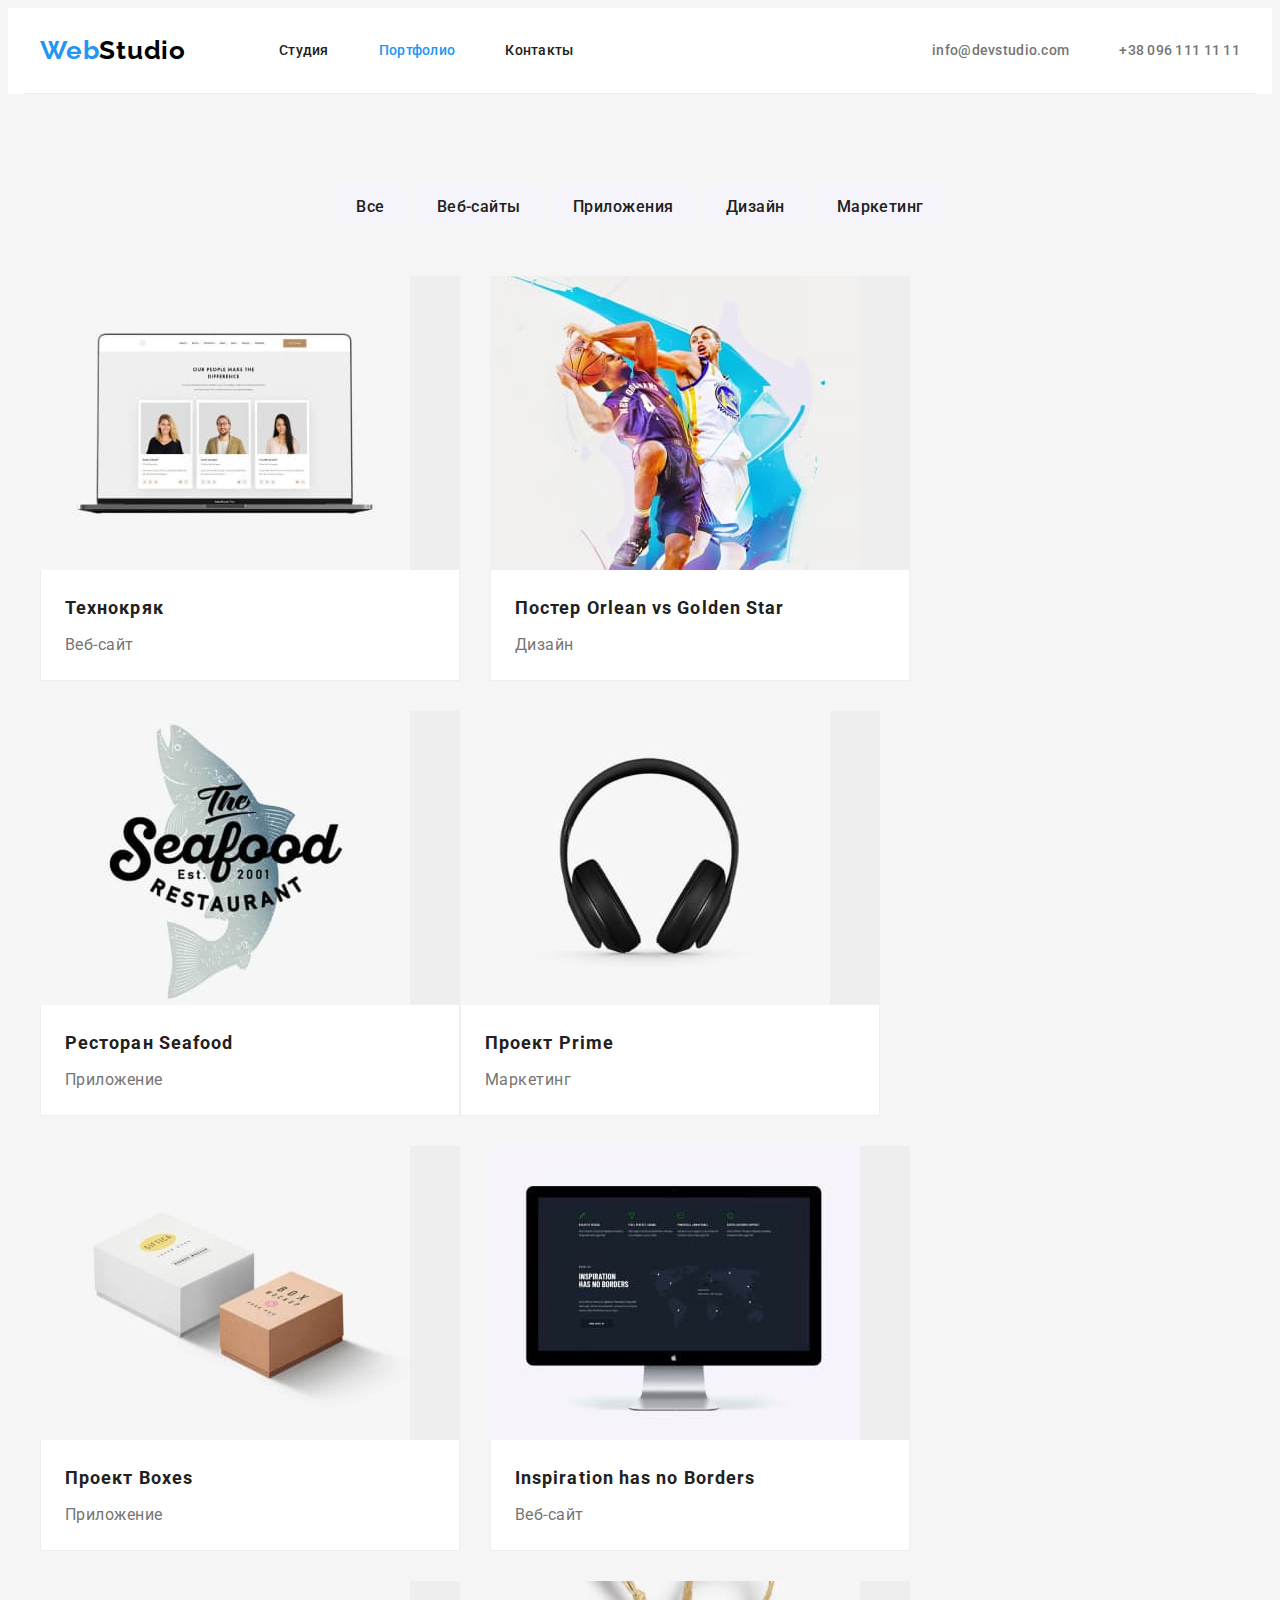
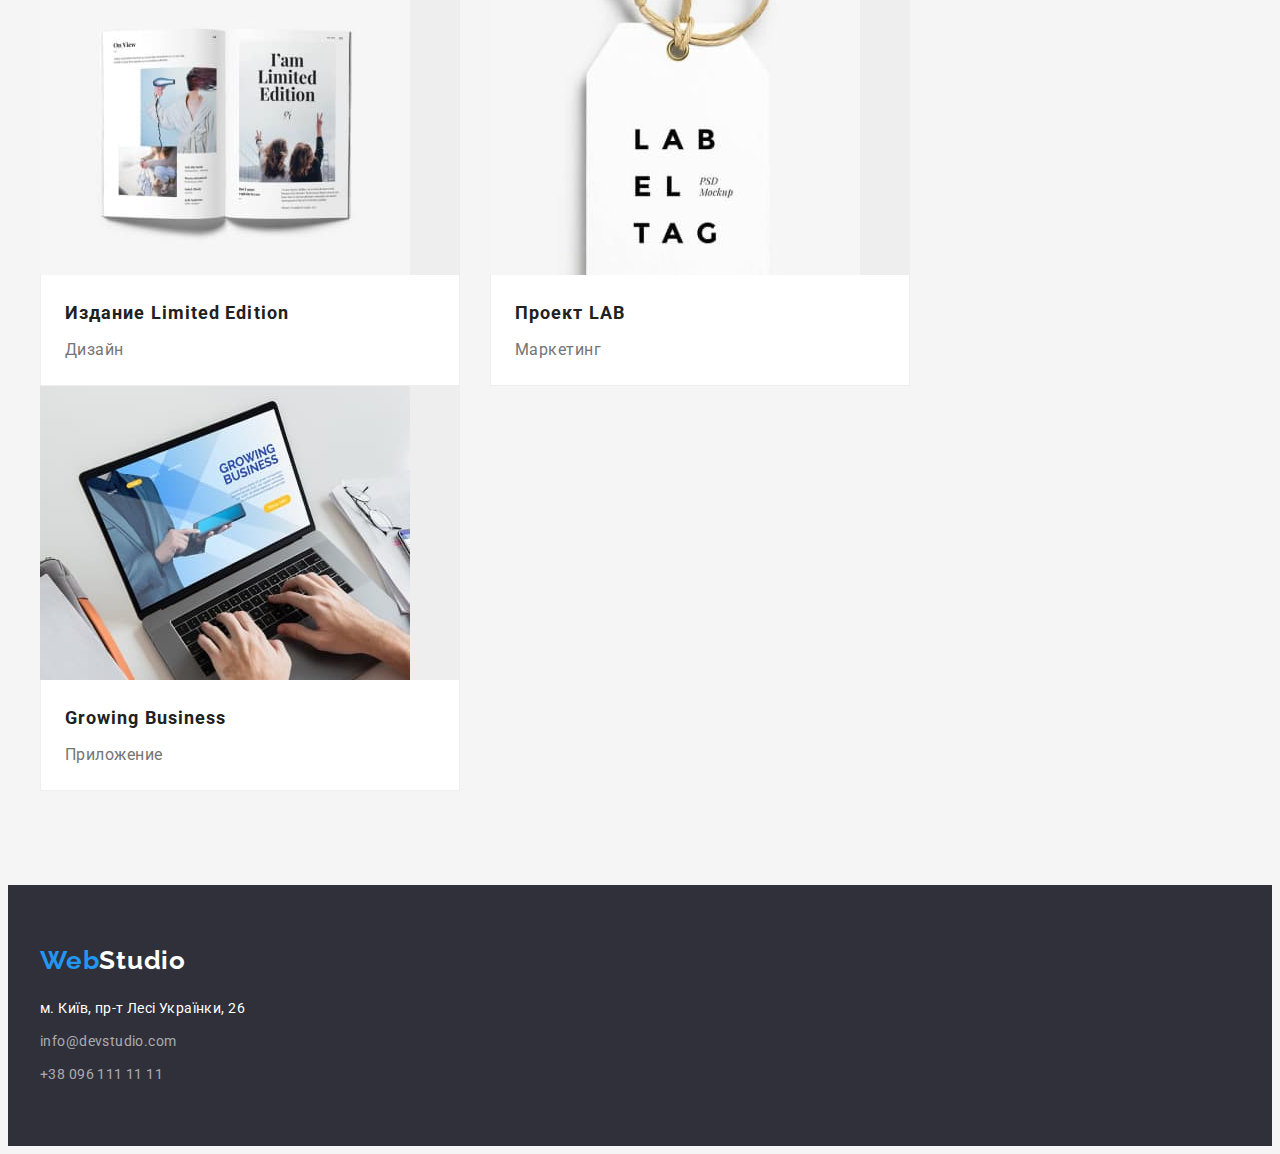
==== portfolio.html @ a26ce5ed "Додане позиціонування і геометрія" ====
<!DOCTYPE html>
<html lang="ru">
  <head>
    <meta charset="UTF-8" />
    <meta http-equiv="X-UA-Compatible" content="IE=edge" />
    <meta name="viewport" content="width=device-width, initial-scale=1.0" />
    <title>Портфолио</title>
    <link
      href="https://fonts.googleapis.com/css2?family=Raleway:wght@700&family=Roboto:wght@400;500;700;900&display=swap"
      rel="stylesheet"
    />
    <link rel="stylesheet" href="https://cdnjs.cloudflare.com/ajax/libs/modern-normalize/1.1.0/modern-normalize.min.css"
      integrity="sha512-wpPYUAdjBVSE4KJnH1VR1HeZfpl1ub8YT/NKx4PuQ5NmX2tKuGu6U/JRp5y+Y8XG2tV+wKQpNHVUX03MfMFn9Q=="
      crossorigin="anonymous" referrerpolicy="no-referrer" />
    <link rel="stylesheet" href="./css/styles.css" />
  </head>

  <body class="body">
    <header class="navigation">
      <div class="container main-nav">
        <a href="./index.html" class="logo">
          <span class="logo-web">Web</span><span class="logo-studio">Studio</span>
        </a>
        <ul class="site-nav list">
          <li class="item"><a href="./index.html" class="link">Студия</a></li>
          <li class="item"><a href="" class="link current">Портфолио</a></li>
          <li class="item"><a href="" class="link">Контакты</a></li>
        </ul>
        <ul class="list auth-nav">
          <li class="item">
            <a href="mailto:info@devstudio.com" class="link mailto">
              info@devstudio.com
            </a>
          </li>
          <li class="item">
            <a href="tel:+380961111111" class="link tel"> +38 096 111 11 11</a>
          </li>
        </ul>
      </div>
    </header>
    <main>
    <section class="section">
      <div class="container portfolio">
        <h1 hidden>Наше портфолио</h1>
        <ul class="list nomenclature">
          <li class="nomenclature-item">
            <button type="button" class="button-portfolio">Все</button>
          </li>
          <li class="nomenclature-item">
            <button type="button" class="button-portfolio">Веб-сайты</button>
          </li>
          <li class="nomenclature-item">
            <button type="button" class="button-portfolio">Приложения</button>
          </li>
          <li class="nomenclature-item"><button type="button" class="button-portfolio">Дизайн</button></li>
          <li class="nomenclature-item">
            <button type="button" class="button-portfolio">Маркетинг</button>
          </li>
        </ul>
        
        <ul class="list catalogue">
          <li class="catalogue-item ">
            <a href="" class="catalogue-link">
              <img src="./images/websitetechnokryak.jpg" alt="Веб-сайт Технокряк" width="370" height="294" />
              <div class="by-line">
                <h2 class="catalogue-title">Технокряк</h2>
                <p> Веб-сайт</p>
              </div>
            </a>
          </li>
          <li class="catalogue-item">
            <a href="" class="catalogue-link">
              <img src="./images/designposter.jpg" alt="Дизайн постер Нью Орлеан" width="370" height="294" />
              <div class="by-line">
                <h2 class="catalogue-title">
                  Постер <span lang="en">Orlean vs Golden Star </span>
                </h2>
                <p>Дизайн</p>
              </div>
            </a>
          </li>
          <li class="catalogue-item">
            <a href="" class="catalogue-link">
              <img src="./images/appseafood.jpg" alt="Приложение морской ресторан" width="370" height="294" />
              <div class="by-line">
                <h2 class="catalogue-title">
                  Ресторан <span lang="en"> Seafood </span>
                </h2>
                <p>Приложение</p>
              </div>
            </a>
          </li>
          <li class="catalogue-item">
            <a href="" class="catalogue-link">
              <img src="./images/marketingprime.jpg" alt="Маркетинг проект Прайм" width="370" height="294" />
              <div class="by-line">
                <h2 class="catalogue-title">Проект <span lang="en">Prime </span></h2>
                <p>Маркетинг</p>
              </div>
            </a>
          </li>
          <li class="catalogue-item">
            <a href="" class="catalogue-link">
              <img src="./images/appboxes.jpg" alt="Приложение проект боксы" width="370" height="294" />
              <div class="by-line">
                <h2 class="catalogue-title">Проект <span lang="en"> Boxes </span></h2>
                <p>Приложение</p>
              </div>
            </a>
          </li>
          <li class="catalogue-item">
            <a href="" class="catalogue-link">
              <img src="./images/websiteinspiration.jpg" alt="Веб-сайт Вдохновение без границ" width="370" height="294" />
              <div class="by-line">
                <h2 class="catalogue-title">
                  <span lang="en"> Inspiration has no Borders </span>
                </h2>
                <p>Веб-сайт</p>
              </div>
            </a>
          </li>
          <li class="catalogue-item">
           <a href="" class="catalogue-link">
            <img src="./images/designlimited.jpg" alt="Дизайн ограниченное издание" width="370" height="294" />
            <div class="by-line">
              <h2 class="catalogue-title">
                Издание <span lang="en"> Limited Edition</span>
              </h2>
              <p>Дизайн</p>
            </div>
           </a>
          </li>
          <li class="catalogue-item">
          <a href="" class="catalogue-link">
              <img src="./images/marketinglab.jpg" alt="Маркетинг проект ЛАБ" width="370" height="294" />
              <div class="by-line">
                <h2 class="catalogue-title">Проект <span lang="en"> LAB </span></h2>
                <p>Маркетинг</p>
              </div>
          </a>
          </li>
          <li class="catalogue-item">
            <a href="" class="catalogue-link">
              <img src="./images/appbusiness.jpg" alt=" Приложение для бизнеса" width="370" height="294" />
              <div class="by-line">
                <h2 class="catalogue-title">
                  <span lang="en"> Growing Business </span>
                </h2>
                <p>Приложение</p>
              </div>
            </a>
          </li>
        </ul>
      </div>
    </section>
    </main>
    <footer class="footer">
    <div class="container">
      <a href="./index.html" class="logo">
        <span class="footerlogo-web">Web</span><span class="footerlogo-studio">Studio</span>
      </a>
      <address>
        <ul class="list address">
          <li class="address-item">
            <a class="add-color-text" href=" https://goo.gl/maps/1C48AsZsahUHrxCw9 " target="_blank"
              rel="noopener noreferrer">
              м. Київ, пр-т Лесі Українки, 26
            </a>
          </li>
          <li class="address-item">
            <a class="add-color-link" href="mailto:info@devstudio.com">
              info@devstudio.com
            </a>
          </li>
          <li class="address-item">
            <a class="add-color-link" href="tel:+380961111111">
              +38 096 111 11 11</a>
          </li>
        </ul>
      </address>
    </div>
    </footer>
  </body>
</html>
---- css/styles.css ----
/* колір вторичного тексту #212121 */
/* колір основного тексту #757575 */
/* кольори лого #2196F3 #000000   */
/* колір акценту #2196F3 */
/* колір фону навігації, тексту героя, адреси г Киев, лого в футері #FFFFFF*/
/* колір фону героя, футера #2F303A */
/* колір фону чем ми занимается  #E5E5E5 */
/* колір фону наша команда та кнопок на портфолио #F5F4FA */
/* колір посилань в футері rgba(255, 255, 255, 0.6); */
/* колір фону каталогу #EEEEEE */
/* колір фону кнопки героя при ховері #188CE8 */
/* колір лінії в хедері #ECECEC */

:root {
	--primary-text-color: #757575;
	--title-text-color: #212121;
	--accent: #2196f3;
	--add-color-logo: #000000;
	--add-color-text: #ffffff;
	--add-color-link: rgba(255, 255, 255, 0.6);
	--background-header-color: #ffffff;
	--background-primary-color: #f5f5f5;
	--background-secondary-color: #f5f4fa;
	--background-hero-footer-color: #2f303a;
	--background-catalogue-color: #eeeeee;
	--add-color-headerline: #ececec;
}

.list {
	list-style: none;
	margin: 0;
	padding: 0;
}

/*body*/
.body {
	color: var(--primary-text-color);
	font-family: Roboto, sans-serif;
	background-color: var(--background-primary-color);
}

/* button */
.button {
	color: var(--add-color-text);
	background-color: var(--accent);
	font-family: inherit;
	font-weight: 700;
	font-size: 16px;
	line-height: 1.88;
	display: inline-block;
	align-items: center;
	text-align: center;
	letter-spacing: 0.06em;
	text-decoration: none;
	text-shadow: 0px 4px 4px rgba(0, 0, 0, 0.25);
	border: none;
	cursor: pointer;

	border-radius: 4px;
	box-shadow: 0px 4px 4px rgba(0, 0, 0, 0.15);
	padding: 10px 32px;
	min-width: 200px;
}

.button:hover,
.button:focus {
	background-color: #188ce8;
}

.container {
	margin-left: auto;
	margin-right: auto;
	width: 1200px;
	padding-left: 15px;
	padding-right: 15px;
	/* outline: tomato solid 2px; */
}

/*navigation */
.navigation {
	background-color: var(--background-header-color);
}

/* main-nav */
.main-nav {
	display: flex;
	align-items: center;
	border: 1px solid var(--background-header-color);
	border-bottom: 1px solid var(--add-color-headerline);

	font-weight: 500;
	font-size: 14px;
	line-height: 1.4;
	letter-spacing: 0.02em;
}

.logo {
	font-family: Raleway, sans-serif;
	font-weight: 700;
	font-size: 26px;
	line-height: 1.19;
	letter-spacing: 0.03em;
	text-decoration: none;

	margin-right: 93px;
	/* outline: tomato solid 2px; */
}

.logo-web {
	color: var(--accent);
}

.logo-studio {
	color: var(--add-color-logo);
}

.site-nav {
	display: flex;
}

.site-nav .item:not(:last-child) {
	margin-right: 50px;
}

.site-nav .link {
	color: var(--title-text-color);
	text-decoration: none;

	display: block;
}

.site-nav .link.current {
	color: var(--accent);
}

/* auth-nav */

.auth-nav {
	display: flex;
	margin-left: auto;
	margin-top: 32px;
	margin-bottom: 32px;
}

.auth-nav .item + .item {
	margin-left: 50px;
}

.mailto {
	color: var(--primary-text-color);
	text-decoration: none;
}

.mailto:hover,
.mailto:focus {
	color: var(--accent);
}

.tel {
	color: var(--primary-text-color);
	text-decoration: none;
}

/* section */
.section {
	padding-top: 94px;
	padding-bottom: 94px;
}

.section-title {
	color: var(--title-text-color);
	font-weight: 700;
	font-size: 36px;
	line-height: 1.17;
	text-align: center;
	letter-spacing: 0.03em;

	margin-top: 0;
	margin-bottom: 50px;
	/* outline: tomato solid 2px; */
}

.section.no-padding {
	padding-top: 0;
	padding-bottom: 0;
}

/* hero */
.hero {
	background-color: var(--background-hero-footer-color);
	color: var(--add-color-text);
	text-align: center;
	margin-bottom: 94px;
}

.hero-title {
	font-weight: 900;
	font-size: 44px;
	line-height: 1.36;
	text-align: center;
	letter-spacing: 0.06em;
	text-transform: uppercase;
	/* outline: tomato solid 2px; */

	margin-top: 0;
	margin-bottom: 30px;
}

/* features */

.features {
	/* outline: tomato solid 2px; */
	margin-top: 0;
	margin-bottom: 94px;
}

.features-list {
	display: flex;
}

.features-list .item {
	width: calc((100%-90px) / 4);
	margin-right: 30px;
}

.features-list .item:nth-child(4n) {
	margin-right: 0;
}

.features p {
	font-size: 14px;
	line-height: 1.71;
	letter-spacing: 0.03em;

	margin-top: 0;
	margin-bottom: 0;
	/* outline: tomato solid 2px; */
}

.features-title {
	color: var(--title-text-color);
	font-weight: 700;
	font-size: 14px;
	line-height: 1.14;
	letter-spacing: 0.03em;
	text-transform: uppercase;

	margin-bottom: 10px;
	margin-top: 0;
	/* outline: tomato solid 2px; */
}

/* work */
.work {
	margin-bottom: 94px;
}

.works-list {
	display: flex;
}

.works-list img {
	display: block;
}

.works-list > .item {
	margin-right: 30px;
}

.works-list > .item:nth-child(3n) {
	margin-right: 0;
}

/* our team */
.our-team {
	background-color: var(--background-secondary-color);
	/* outline: tomato solid 2px; */
}

.manager {
	color: var(--title-text-color);
	font-weight: 500;
	font-size: 16px;
	line-height: 1.19;
	text-align: center;
	letter-spacing: 0.03em;

	margin-top: 0;
	margin-bottom: 10px;
	/* outline: tomato solid 2px; */
}

.our-team p {
	font-size: 16px;
	line-height: 1.19;
	text-align: center;
	letter-spacing: 0.03em;

	margin-top: 0;
	margin-bottom: 0;
	padding-bottom: 30px;
	/* outline: tomato solid 2px; */
}

.team-item {
	background-color: var(--background-header-color);
	margin-right: 30px;

	box-shadow: 0px 1px 3px rgba(0, 0, 0, 0.12), 0px 1px 1px rgba(0, 0, 0, 0.14), 0px 2px 1px rgba(0, 0, 0, 0.2);
	border-radius: 0px 0px 4px 4px;
}

.team-item:nth-child(4n) {
	margin-right: 0;
}

.team-item img {
	margin-bottom: 30px;
	display: block;
	/* outline: tomato solid 2px; */
}

.team {
	display: flex;
}

/* footer */

.footer {
	background-color: var(--background-hero-footer-color);
	padding-top: 60px;
	padding-bottom: 59px;
}

.add-color-text {
	color: var(--add-color-text);
	font-style: normal;
	font-size: 14px;
	line-height: 1.71;
	letter-spacing: 0.03em;
	text-decoration: none;
}

.add-color-text:hover,
.add-color-text:focus {
	color: var(--accent);
}

.add-color-link {
	color: var(--add-color-link);
	font-style: normal;
	font-size: 14px;
	line-height: 1.71;
	letter-spacing: 0.03em;
	text-decoration: none;
}

.address {
	margin-top: 21px;
}

.address-item:not(:last-child) {
	margin-bottom: 9px;
}

.add-color-link:hover,
.add-color-link:focus {
	color: var(--accent);
}

.footerlogo-web {
	color: var(--accent);
}

.footerlogo-studio {
	color: var(--add-color-text);
}

/* portfolio */

/* .portfolio {
  outline: tomato solid 2px;
} */

.button-portfolio {
	color: var(--title-text-color);
	background-color: var(--background-secondary-color);
	font-family: inherit;
	font-weight: 500;
	font-size: 16px;
	line-height: 1.63;
	text-align: center;
	letter-spacing: 0.03em;

	cursor: pointer;
	border-radius: 4px;
	padding: 6px 22px;
	border: none;
}

.button-portfolio:hover,
.button-portfolio:focus {
	color: var(--add-color-text);
	background-color: var(--accent);
}

.nomenclature {
	margin-bottom: 50px;
	display: flex;
	justify-content: center;
}

.nomenclature-item:not(:last-child) {
	margin-right: 8px;
}

.catalogue {
	display: flex;
	flex-wrap: wrap;
}
.catalogue-link {
	text-decoration: none;
}

.catalogue-title {
	color: var(--title-text-color);
	font-weight: 700;
	font-size: 18px;
	line-height: 2;
	letter-spacing: 0.06em;

	margin-top: 0;
	margin-bottom: 4px;
}

.by-line p {
	font-size: 16px;
	line-height: 1.88;
	letter-spacing: 0.03em;
	margin-top: 0;
	margin-bottom: 0;
	color: var(--primary-text-color);
}

.catalogue-item {
	background-color: var(--background-catalogue-color);
	margin-right: 30px;
	margin-bottom: 30px;
	line-height: 1px;
	/* outline: tomato solid 1px; */

	/* width: calc((100%-60px) / 3); */
}

.catalogue-item:nth-child(3n) {
	margin-right: 0;
}

.catalogue-item:nth-last-child(-n + 3) {
	margin-bottom: 0;
}

/* альтернатива для размещения catalogue-item */

/* .catalogue-item:not(:nth-child(3n)) {
  margin-right: 30px;
}

.catalogue-item:not(:nth-last-child(-n + 3)) {
  margin-bottom: 30px;
} */

.by-line {
	width: 370px;
	padding-left: 24px;
	padding-right: 24px;
	padding-top: 20px;
	padding-bottom: 20px;
	background-color: var(--background-header-color);
	border: 1px solid var(--background-catalogue-color);
	/* border: 1px solid tomato; */
	border-top: none;
}

.catalogue-product {
	color: var(--primary-text-color);
	font-size: 16px;
	line-height: 1.88;
	letter-spacing: 0.03em;

	margin-top: 0;
	margin-bottom: 0;
	padding-bottom: 20px;
}

.catalogue-link img {
	display: block;
}
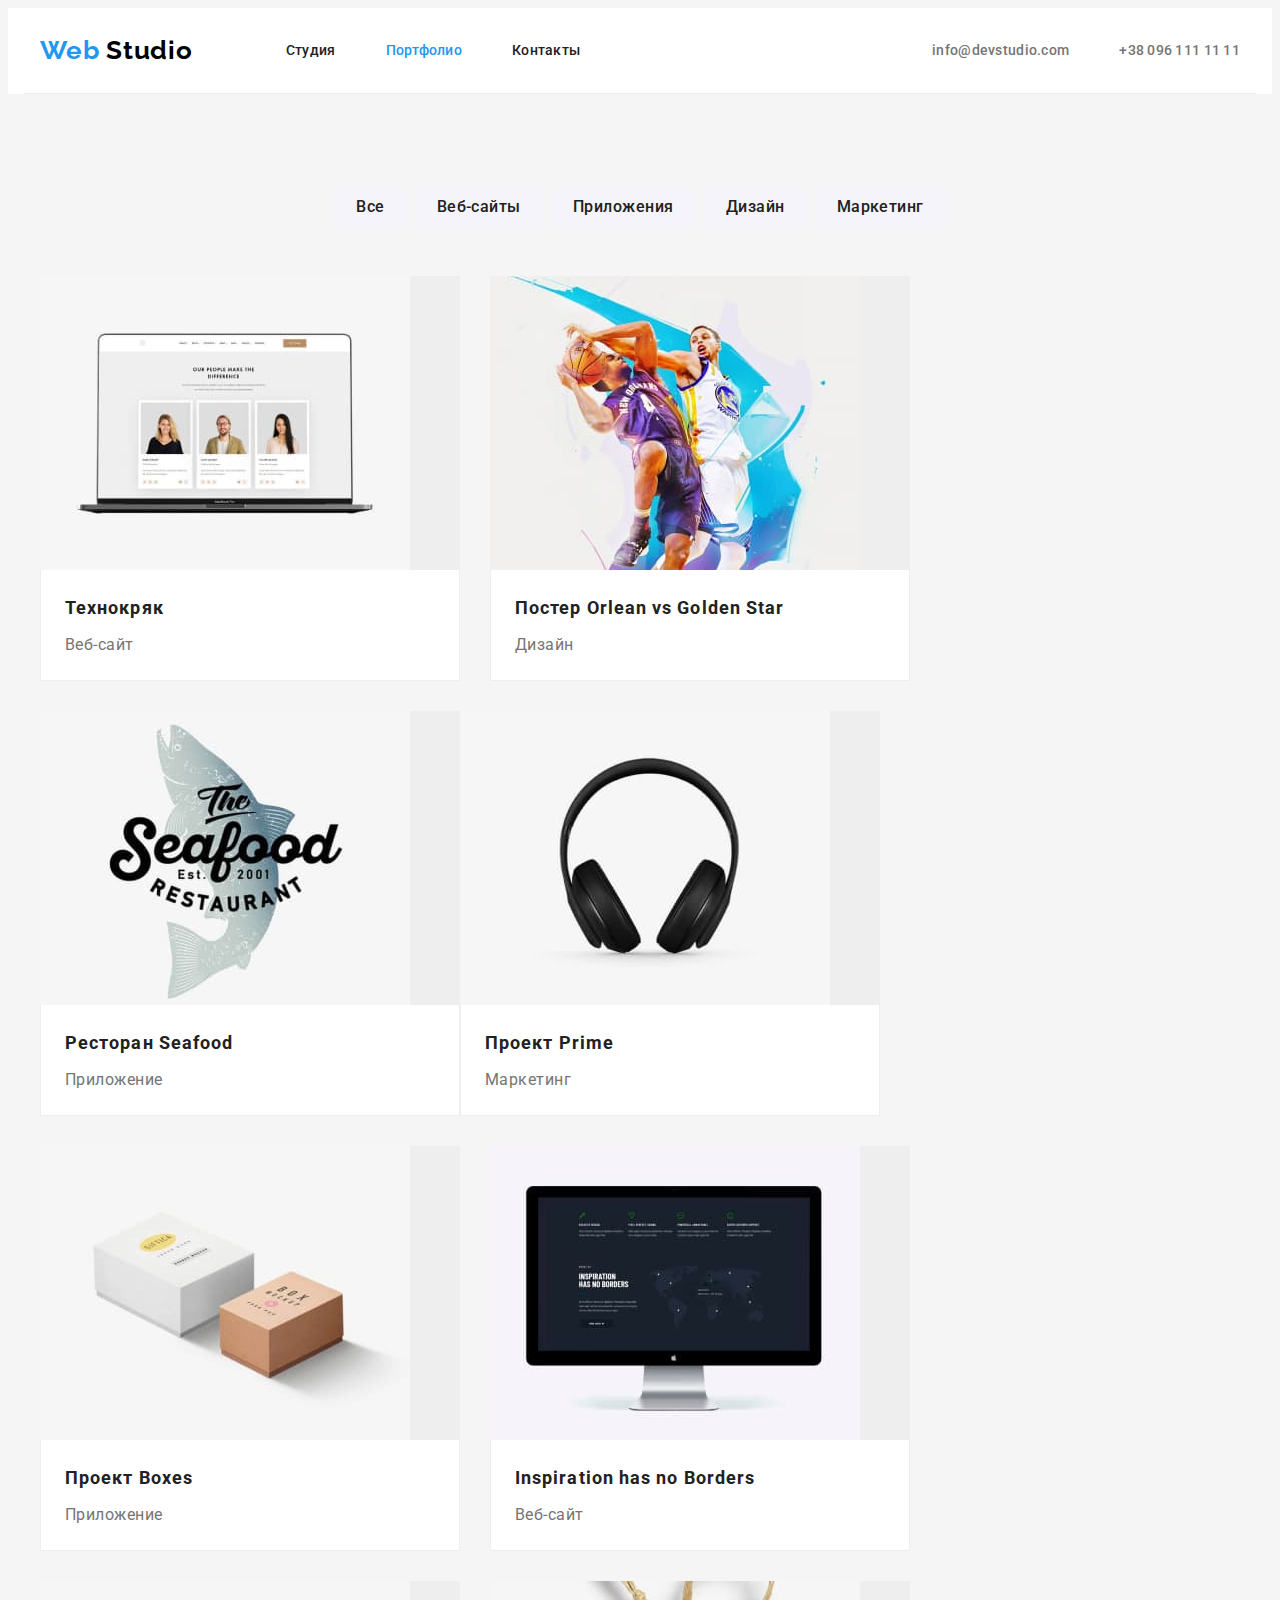
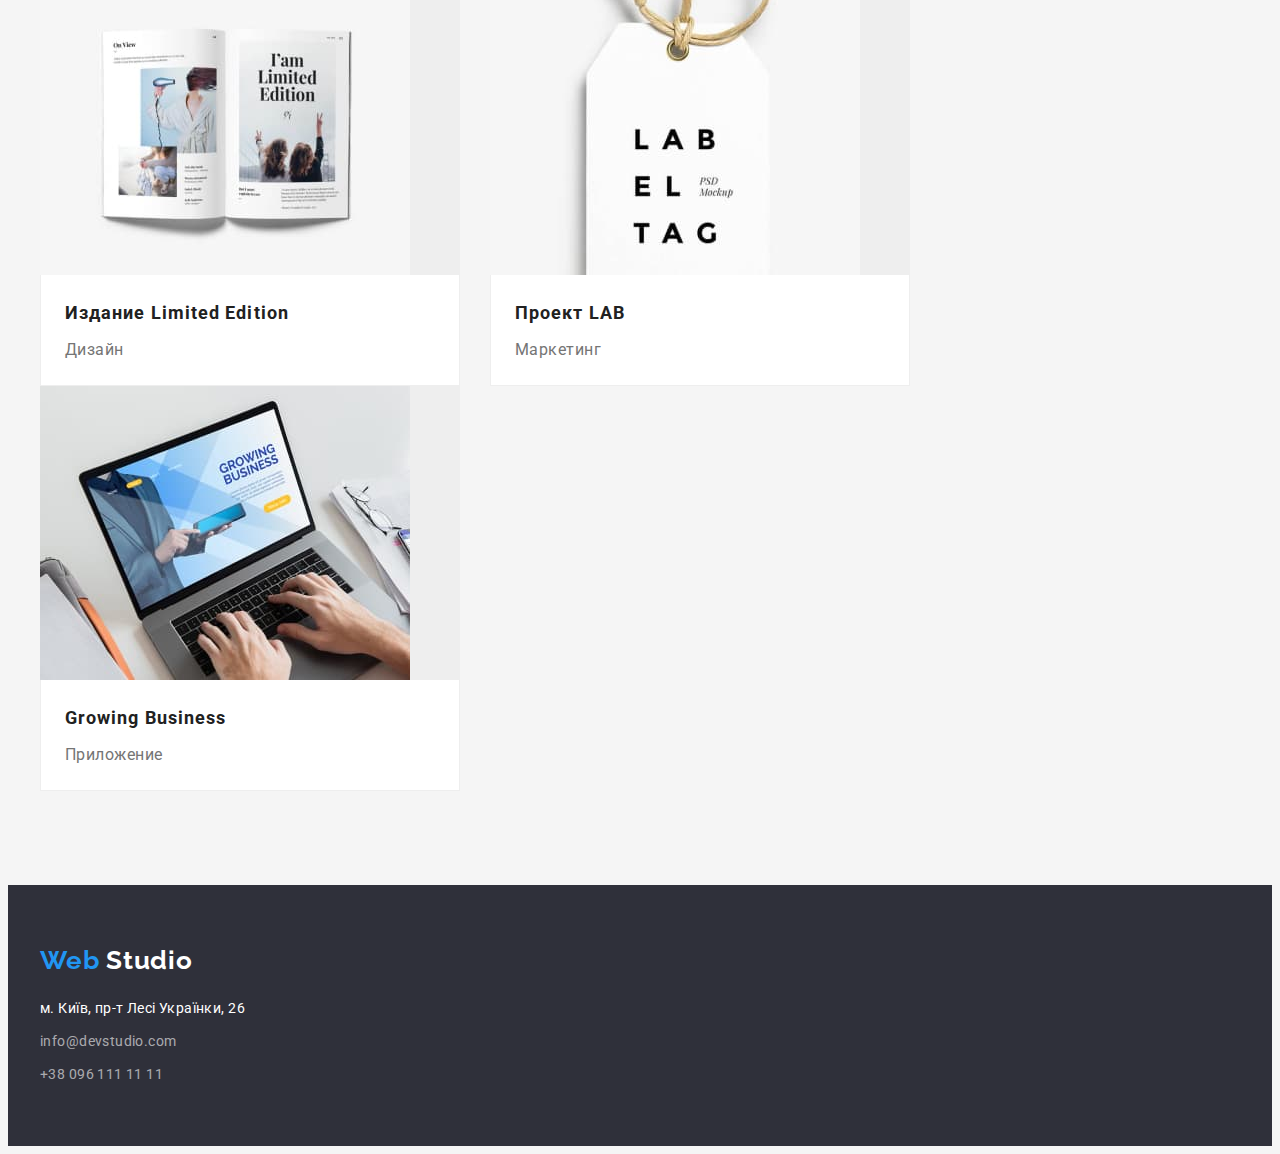
==== commit 9f645c84: "відформатовано через Prettier" ====
--- a/portfolio.html
+++ b/portfolio.html
@@ -1,185 +1,206 @@
 <!DOCTYPE html>
 <html lang="ru">
-  <head>
-    <meta charset="UTF-8" />
-    <meta http-equiv="X-UA-Compatible" content="IE=edge" />
-    <meta name="viewport" content="width=device-width, initial-scale=1.0" />
-    <title>Портфолио</title>
-    <link
-      href="https://fonts.googleapis.com/css2?family=Raleway:wght@700&family=Roboto:wght@400;500;700;900&display=swap"
-      rel="stylesheet"
-    />
-    <link rel="stylesheet" href="https://cdnjs.cloudflare.com/ajax/libs/modern-normalize/1.1.0/modern-normalize.min.css"
-      integrity="sha512-wpPYUAdjBVSE4KJnH1VR1HeZfpl1ub8YT/NKx4PuQ5NmX2tKuGu6U/JRp5y+Y8XG2tV+wKQpNHVUX03MfMFn9Q=="
-      crossorigin="anonymous" referrerpolicy="no-referrer" />
-    <link rel="stylesheet" href="./css/styles.css" />
-  </head>
+	<head>
+		<meta charset="UTF-8" />
+		<meta http-equiv="X-UA-Compatible" content="IE=edge" />
+		<meta name="viewport" content="width=device-width, initial-scale=1.0" />
+		<title>Портфолио</title>
+		<link
+			href="https://fonts.googleapis.com/css2?family=Raleway:wght@700&family=Roboto:wght@400;500;700;900&display=swap"
+			rel="stylesheet"
+		/>
+		<link
+			rel="stylesheet"
+			href="https://cdnjs.cloudflare.com/ajax/libs/modern-normalize/1.1.0/modern-normalize.min.css"
+			integrity="sha512-wpPYUAdjBVSE4KJnH1VR1HeZfpl1ub8YT/NKx4PuQ5NmX2tKuGu6U/JRp5y+Y8XG2tV+wKQpNHVUX03MfMFn9Q=="
+			crossorigin="anonymous"
+			referrerpolicy="no-referrer"
+		/>
+		<link rel="stylesheet" href="./css/styles.css" />
+	</head>
 
-  <body class="body">
-    <header class="navigation">
-      <div class="container main-nav">
-        <a href="./index.html" class="logo">
-          <span class="logo-web">Web</span><span class="logo-studio">Studio</span>
-        </a>
-        <ul class="site-nav list">
-          <li class="item"><a href="./index.html" class="link">Студия</a></li>
-          <li class="item"><a href="" class="link current">Портфолио</a></li>
-          <li class="item"><a href="" class="link">Контакты</a></li>
-        </ul>
-        <ul class="list auth-nav">
-          <li class="item">
-            <a href="mailto:info@devstudio.com" class="link mailto">
-              info@devstudio.com
-            </a>
-          </li>
-          <li class="item">
-            <a href="tel:+380961111111" class="link tel"> +38 096 111 11 11</a>
-          </li>
-        </ul>
-      </div>
-    </header>
-    <main>
-    <section class="section">
-      <div class="container portfolio">
-        <h1 hidden>Наше портфолио</h1>
-        <ul class="list nomenclature">
-          <li class="nomenclature-item">
-            <button type="button" class="button-portfolio">Все</button>
-          </li>
-          <li class="nomenclature-item">
-            <button type="button" class="button-portfolio">Веб-сайты</button>
-          </li>
-          <li class="nomenclature-item">
-            <button type="button" class="button-portfolio">Приложения</button>
-          </li>
-          <li class="nomenclature-item"><button type="button" class="button-portfolio">Дизайн</button></li>
-          <li class="nomenclature-item">
-            <button type="button" class="button-portfolio">Маркетинг</button>
-          </li>
-        </ul>
-        
-        <ul class="list catalogue">
-          <li class="catalogue-item ">
-            <a href="" class="catalogue-link">
-              <img src="./images/websitetechnokryak.jpg" alt="Веб-сайт Технокряк" width="370" height="294" />
-              <div class="by-line">
-                <h2 class="catalogue-title">Технокряк</h2>
-                <p> Веб-сайт</p>
-              </div>
-            </a>
-          </li>
-          <li class="catalogue-item">
-            <a href="" class="catalogue-link">
-              <img src="./images/designposter.jpg" alt="Дизайн постер Нью Орлеан" width="370" height="294" />
-              <div class="by-line">
-                <h2 class="catalogue-title">
-                  Постер <span lang="en">Orlean vs Golden Star </span>
-                </h2>
-                <p>Дизайн</p>
-              </div>
-            </a>
-          </li>
-          <li class="catalogue-item">
-            <a href="" class="catalogue-link">
-              <img src="./images/appseafood.jpg" alt="Приложение морской ресторан" width="370" height="294" />
-              <div class="by-line">
-                <h2 class="catalogue-title">
-                  Ресторан <span lang="en"> Seafood </span>
-                </h2>
-                <p>Приложение</p>
-              </div>
-            </a>
-          </li>
-          <li class="catalogue-item">
-            <a href="" class="catalogue-link">
-              <img src="./images/marketingprime.jpg" alt="Маркетинг проект Прайм" width="370" height="294" />
-              <div class="by-line">
-                <h2 class="catalogue-title">Проект <span lang="en">Prime </span></h2>
-                <p>Маркетинг</p>
-              </div>
-            </a>
-          </li>
-          <li class="catalogue-item">
-            <a href="" class="catalogue-link">
-              <img src="./images/appboxes.jpg" alt="Приложение проект боксы" width="370" height="294" />
-              <div class="by-line">
-                <h2 class="catalogue-title">Проект <span lang="en"> Boxes </span></h2>
-                <p>Приложение</p>
-              </div>
-            </a>
-          </li>
-          <li class="catalogue-item">
-            <a href="" class="catalogue-link">
-              <img src="./images/websiteinspiration.jpg" alt="Веб-сайт Вдохновение без границ" width="370" height="294" />
-              <div class="by-line">
-                <h2 class="catalogue-title">
-                  <span lang="en"> Inspiration has no Borders </span>
-                </h2>
-                <p>Веб-сайт</p>
-              </div>
-            </a>
-          </li>
-          <li class="catalogue-item">
-           <a href="" class="catalogue-link">
-            <img src="./images/designlimited.jpg" alt="Дизайн ограниченное издание" width="370" height="294" />
-            <div class="by-line">
-              <h2 class="catalogue-title">
-                Издание <span lang="en"> Limited Edition</span>
-              </h2>
-              <p>Дизайн</p>
-            </div>
-           </a>
-          </li>
-          <li class="catalogue-item">
-          <a href="" class="catalogue-link">
-              <img src="./images/marketinglab.jpg" alt="Маркетинг проект ЛАБ" width="370" height="294" />
-              <div class="by-line">
-                <h2 class="catalogue-title">Проект <span lang="en"> LAB </span></h2>
-                <p>Маркетинг</p>
-              </div>
-          </a>
-          </li>
-          <li class="catalogue-item">
-            <a href="" class="catalogue-link">
-              <img src="./images/appbusiness.jpg" alt=" Приложение для бизнеса" width="370" height="294" />
-              <div class="by-line">
-                <h2 class="catalogue-title">
-                  <span lang="en"> Growing Business </span>
-                </h2>
-                <p>Приложение</p>
-              </div>
-            </a>
-          </li>
-        </ul>
-      </div>
-    </section>
-    </main>
-    <footer class="footer">
-    <div class="container">
-      <a href="./index.html" class="logo">
-        <span class="footerlogo-web">Web</span><span class="footerlogo-studio">Studio</span>
-      </a>
-      <address>
-        <ul class="list address">
-          <li class="address-item">
-            <a class="add-color-text" href=" https://goo.gl/maps/1C48AsZsahUHrxCw9 " target="_blank"
-              rel="noopener noreferrer">
-              м. Київ, пр-т Лесі Українки, 26
-            </a>
-          </li>
-          <li class="address-item">
-            <a class="add-color-link" href="mailto:info@devstudio.com">
-              info@devstudio.com
-            </a>
-          </li>
-          <li class="address-item">
-            <a class="add-color-link" href="tel:+380961111111">
-              +38 096 111 11 11</a>
-          </li>
-        </ul>
-      </address>
-    </div>
-    </footer>
-  </body>
+	<body class="body">
+		<header class="navigation">
+			<div class="container main-nav">
+				<a href="./index.html" class="logo">
+					<span class="logo-web">Web</span>
+					<span class="logo-studio">Studio</span>
+				</a>
+				<ul class="site-nav list">
+					<li class="item"><a href="./index.html" class="link">Студия</a></li>
+					<li class="item"><a href="" class="link current">Портфолио</a></li>
+					<li class="item"><a href="" class="link">Контакты</a></li>
+				</ul>
+				<ul class="list auth-nav">
+					<li class="item">
+						<a href="mailto:info@devstudio.com" class="link mailto">info@devstudio.com</a>
+					</li>
+					<li class="item">
+						<a href="tel:+380961111111" class="link tel">+38 096 111 11 11</a>
+					</li>
+				</ul>
+			</div>
+		</header>
+		<main>
+			<section class="section">
+				<div class="container portfolio">
+					<h1 hidden>Наше портфолио</h1>
+					<ul class="list nomenclature">
+						<li class="nomenclature-item">
+							<button type="button" class="button-portfolio">Все</button>
+						</li>
+						<li class="nomenclature-item">
+							<button type="button" class="button-portfolio">Веб-сайты</button>
+						</li>
+						<li class="nomenclature-item">
+							<button type="button" class="button-portfolio">Приложения</button>
+						</li>
+						<li class="nomenclature-item"><button type="button" class="button-portfolio">Дизайн</button></li>
+						<li class="nomenclature-item">
+							<button type="button" class="button-portfolio">Маркетинг</button>
+						</li>
+					</ul>
+
+					<ul class="list catalogue">
+						<li class="catalogue-item">
+							<a href="" class="catalogue-link">
+								<img src="./images/websitetechnokryak.jpg" alt="Веб-сайт Технокряк" width="370" height="294" />
+								<div class="by-line">
+									<h2 class="catalogue-title">Технокряк</h2>
+									<p>Веб-сайт</p>
+								</div>
+							</a>
+						</li>
+						<li class="catalogue-item">
+							<a href="" class="catalogue-link">
+								<img src="./images/designposter.jpg" alt="Дизайн постер Нью Орлеан" width="370" height="294" />
+								<div class="by-line">
+									<h2 class="catalogue-title">
+										Постер
+										<span lang="en">Orlean vs Golden Star</span>
+									</h2>
+									<p>Дизайн</p>
+								</div>
+							</a>
+						</li>
+						<li class="catalogue-item">
+							<a href="" class="catalogue-link">
+								<img src="./images/appseafood.jpg" alt="Приложение морской ресторан" width="370" height="294" />
+								<div class="by-line">
+									<h2 class="catalogue-title">
+										Ресторан
+										<span lang="en">Seafood</span>
+									</h2>
+									<p>Приложение</p>
+								</div>
+							</a>
+						</li>
+						<li class="catalogue-item">
+							<a href="" class="catalogue-link">
+								<img src="./images/marketingprime.jpg" alt="Маркетинг проект Прайм" width="370" height="294" />
+								<div class="by-line">
+									<h2 class="catalogue-title">
+										Проект
+										<span lang="en">Prime</span>
+									</h2>
+									<p>Маркетинг</p>
+								</div>
+							</a>
+						</li>
+						<li class="catalogue-item">
+							<a href="" class="catalogue-link">
+								<img src="./images/appboxes.jpg" alt="Приложение проект боксы" width="370" height="294" />
+								<div class="by-line">
+									<h2 class="catalogue-title">
+										Проект
+										<span lang="en">Boxes</span>
+									</h2>
+									<p>Приложение</p>
+								</div>
+							</a>
+						</li>
+						<li class="catalogue-item">
+							<a href="" class="catalogue-link">
+								<img
+									src="./images/websiteinspiration.jpg"
+									alt="Веб-сайт Вдохновение без границ"
+									width="370"
+									height="294"
+								/>
+								<div class="by-line">
+									<h2 class="catalogue-title">
+										<span lang="en">Inspiration has no Borders</span>
+									</h2>
+									<p>Веб-сайт</p>
+								</div>
+							</a>
+						</li>
+						<li class="catalogue-item">
+							<a href="" class="catalogue-link">
+								<img src="./images/designlimited.jpg" alt="Дизайн ограниченное издание" width="370" height="294" />
+								<div class="by-line">
+									<h2 class="catalogue-title">
+										Издание
+										<span lang="en">Limited Edition</span>
+									</h2>
+									<p>Дизайн</p>
+								</div>
+							</a>
+						</li>
+						<li class="catalogue-item">
+							<a href="" class="catalogue-link">
+								<img src="./images/marketinglab.jpg" alt="Маркетинг проект ЛАБ" width="370" height="294" />
+								<div class="by-line">
+									<h2 class="catalogue-title">
+										Проект
+										<span lang="en">LAB</span>
+									</h2>
+									<p>Маркетинг</p>
+								</div>
+							</a>
+						</li>
+						<li class="catalogue-item">
+							<a href="" class="catalogue-link">
+								<img src="./images/appbusiness.jpg" alt=" Приложение для бизнеса" width="370" height="294" />
+								<div class="by-line">
+									<h2 class="catalogue-title">
+										<span lang="en">Growing Business</span>
+									</h2>
+									<p>Приложение</p>
+								</div>
+							</a>
+						</li>
+					</ul>
+				</div>
+			</section>
+		</main>
+		<footer class="footer">
+			<div class="container">
+				<a href="./index.html" class="logo">
+					<span class="footerlogo-web">Web</span>
+					<span class="footerlogo-studio">Studio</span>
+				</a>
+				<address>
+					<ul class="list address">
+						<li class="address-item">
+							<a
+								class="add-color-text"
+								href=" https://goo.gl/maps/1C48AsZsahUHrxCw9 "
+								target="_blank"
+								rel="noopener noreferrer"
+							>
+								м. Київ, пр-т Лесі Українки, 26
+							</a>
+						</li>
+						<li class="address-item">
+							<a class="add-color-link" href="mailto:info@devstudio.com">info@devstudio.com</a>
+						</li>
+						<li class="address-item">
+							<a class="add-color-link" href="tel:+380961111111">+38 096 111 11 11</a>
+						</li>
+					</ul>
+				</address>
+			</div>
+		</footer>
+	</body>
 </html>
-
